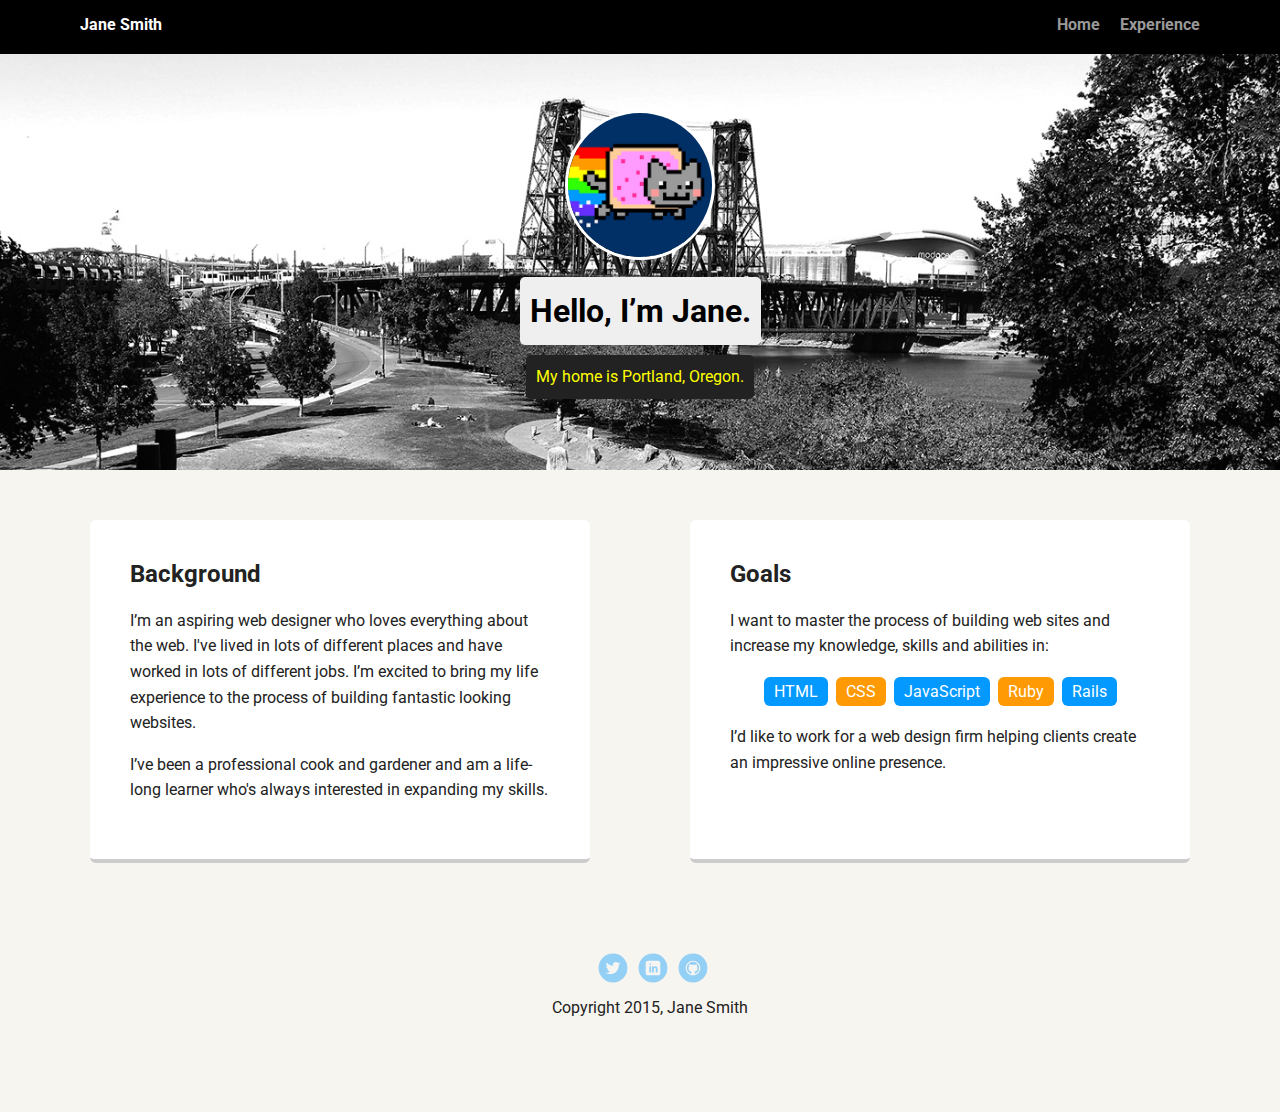
==== index.html @ d06c83cd "Initial commit" ====
<!doctype html>
<html lang="en">
<head>
  <meta charset="utf-8">
  <title>Jane Smith's Profile</title>
  <meta name="viewport" content="width=device-width, initial-scale=1.0">
  <link rel="stylesheet" href="styles.css">
  <link href="https://fonts.googleapis.com/css?family=Muli%7CRoboto:400,300,500,700,900" rel="stylesheet"></head>
  <body>

    <div class="main-nav">
        <ul class="nav">
          <li class="name">Jane Smith</li>
          <li><a href="#">Home</a></li>
          <li><a href="#">Experience</a></li>
        </ul>
    </div>

    <header>
      <img src="images/me.png" alt="Drawing of Jane Smith" class="profile-image">
      <h1 class="tag name">Hello, I’m Jane.</h1>
      <p class="tag location">My home is Portland, Oregon.</p>
    </header>

    <main class="flex">
      <div class="card">
        <h2>Background</h2>
        <p>I’m an aspiring web designer who loves everything about the web. I've lived in lots of different places and have worked in lots of different jobs. I’m excited to bring my life experience to the process of building fantastic looking websites.</p>
        <p>I’ve been a professional cook and gardener and am a life-long learner who's always interested in expanding my skills.</p>
      </div> 

      <div class="card">
        <h2>Goals</h2>
        <p>I want to master the process of building web sites and increase my knowledge, skills and abilities in:</p>
        <ul class="skills">
          <li>HTML</li>
          <li>CSS</li>
          <li>JavaScript</li>
          <li>Ruby</li>
          <li>Rails</li>
        </ul>
        <p>I’d like to work for a web design firm helping clients create an impressive online presence.</p>
      </div> 

    </main>
    <footer>
      <ul>
        <li><a href="#" class="social twitter">Twitter</a></li>
        <li><a href="#" class="social linkedin">LinkedIn</a></li>
        <li><a href="#" class="social github">Github</a></li>
      </ul>
      <p class="copyright">Copyright 2015, Jane Smith</p>
    </footer>
  </body>
  </html>
---- styles.css ----
/* Global Layout Set-up */
* { 
  box-sizing: border-box;
}
  
body {
  margin: 0;
  padding: 0;
  text-align: center;
  font-family: 'Roboto', sans-serif;
  color: #222;
  background: #f7f5f0;
}
/* Link Styles */

a {
  text-decoration: none;
  color: #999;
}
a:hover {
  color: #6633ff;
}

/* Section Styles */

.main-nav {
  width: 100%;
  background: black;
  min-height: 30px;
  padding: 10px;
  position: fixed;
  text-align: center;
}
.nav {
  display: flex;
  justify-content: space-around;
  font-weight: 700;
  list-style-type: none;
  margin: 0 auto;
  padding: 0;
}

.nav .name {
    display: block;
    margin-right: auto;
    color: white;
}
.nav li {
  padding: 5px 10px 10px 10px;
}
.nav a {
  transition: all .5s;
}
.nav a:hover {
  color: white
}

header {
  text-align: center;
  background: url('images/portland.jpg') no-repeat top center ;
  background-size: cover;
  overflow: hidden;
  padding-top: 60px;
}
header {
  line-height: 1.5;
}
header .profile-image {
  margin-top: 50px;
  width: 150px;
  height: 150px;
  border-radius: 50%;
  border: 3px solid white;
  transition: all .5s;
}
header .profile-image:hover {
  transform: scale(1.2) rotate(5deg);
}
.tag {
  background-color: #efefef;
  color: black;
  padding: 10px;
  border-radius: 5px;
  display: table;
  margin: 10px auto;
} 
.location {
  background-color: #222;
  color: yellow;
}
.card {
  margin: 30px;
  padding: 20px 40px 40px;
  max-width: 500px;
  text-align: left;
  background: #fff;
  border-bottom: 4px solid #ccc;
  border-radius: 6px;
  transition: all .5s;
}
.card:hover {
  border-color: #ff99ff;
}

ul.skills {
  padding: 0;
  text-align: center;
}

.skills li {
  border-radius: 6px;
  display: inline-block;
  background: #ff9904;
  color: white;
  padding: 5px 10px;
  margin: 2px;
}

.skills li:nth-child(odd) {
  background: #0399ff;
}

footer {
  width: 100%;
  min-height: 30px;
  padding: 20px 0 40px 20px;
}

footer .copyright {
  top: -8px;
  font-size: .75em;
}

footer ul {
  list-style-type: none;
  margin: 0;
  padding: 0;
}

footer ul li {
  display: inline-block;
}

a.social {
  display: inline-block;
  text-indent: -9999px;
  margin-left: 5px;
  width: 30px;
  height: 30px;
  background-size: 30px 30px;
  opacity: .4;
  transition: all .5s;
}
a.twitter {
  background-image: url(images/twitter.svg);
}
a.linkedin {
  background-image: url(images/linkedin.svg);
}
a.github {
  background-image: url(images/github.svg);
}
a.social:hover {
  opacity: 1;
}
.clearfix {
  clear: both;
}

/* Styles for larger screens */
@media screen and (min-width: 720px) {
  
  .flex {
      display: -ms-flexbox;      /* TWEENER - IE 10 */
      display: flex; 
      max-width: 1200px;
      -ms-flex-pack: distribute;
      justify-content: space-around;
      margin: 0 auto;
  }

  header {
    min-height: 470px;
  }

  .nav {
    max-width: 1200px;
    padding: 0 30px;
  }


  main {
    padding-top: 20px;
  }

  main p {
    line-height: 1.6em;
  }

  footer {
    font-size: 1.3em;
    max-width: 1200px;
    margin: 40px auto;
  }

}
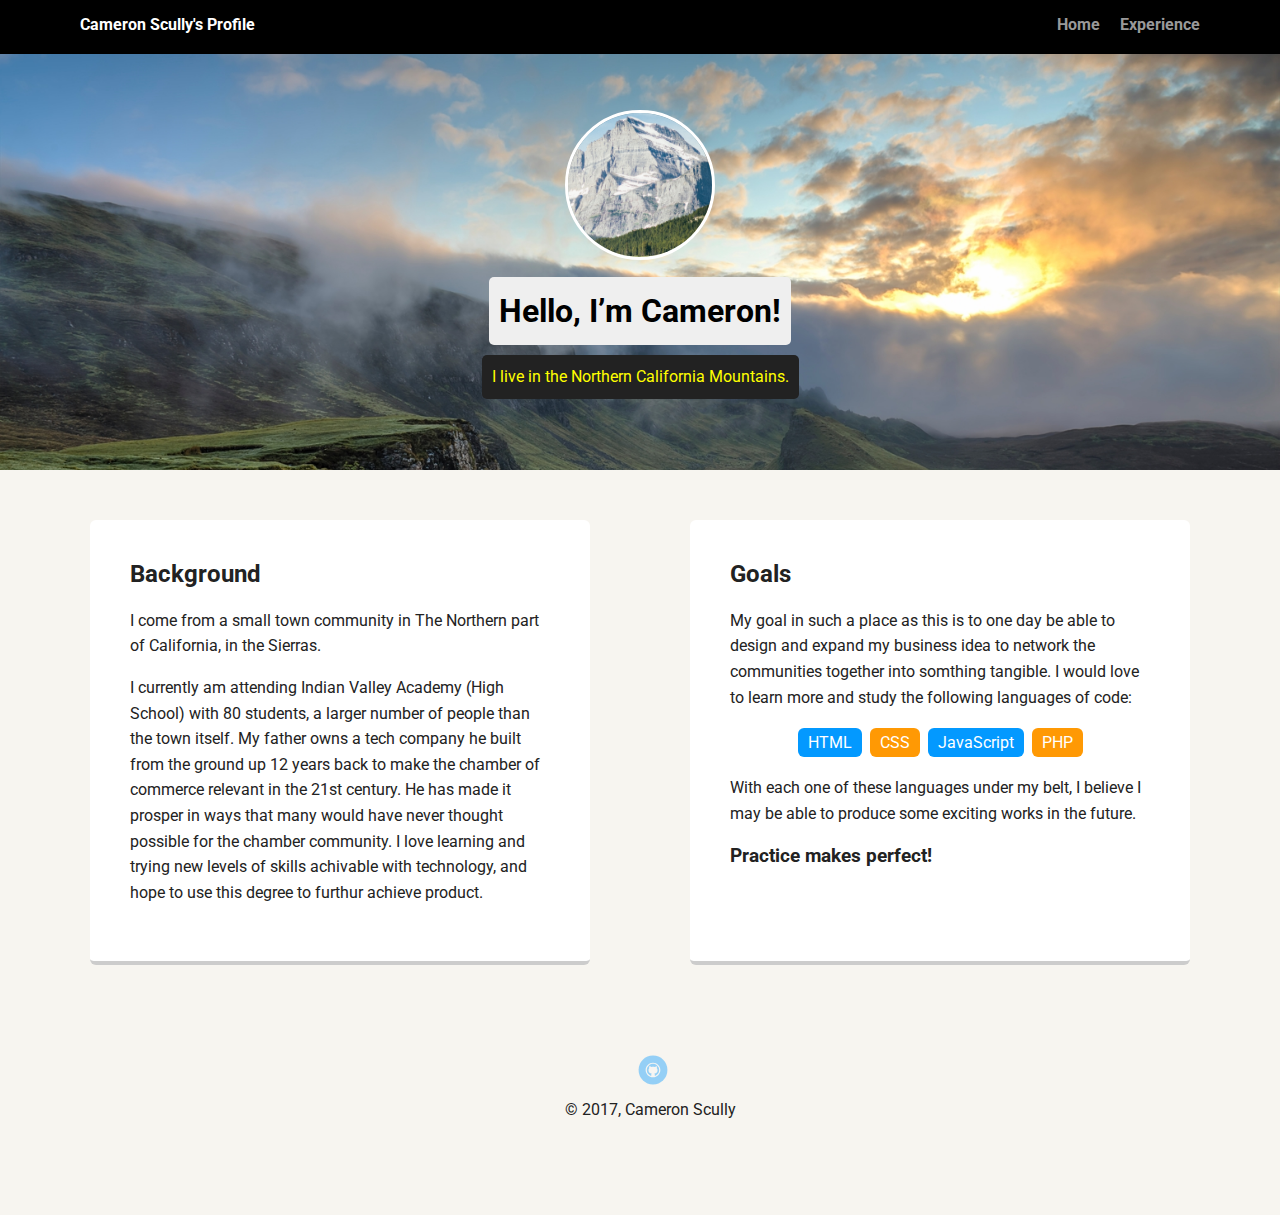
==== commit 1b6be9eb: "Official Custom Rendition [Final]" ====
--- a/index.html
+++ b/index.html
@@ -2,7 +2,7 @@
 <html lang="en">
 <head>
   <meta charset="utf-8">
-  <title>Jane Smith's Profile</title>
+  <title>Cameron Scully's Profile</title>
   <meta name="viewport" content="width=device-width, initial-scale=1.0">
   <link rel="stylesheet" href="styles.css">
   <link href="https://fonts.googleapis.com/css?family=Muli%7CRoboto:400,300,500,700,900" rel="stylesheet"></head>
@@ -10,46 +10,47 @@
 
     <div class="main-nav">
         <ul class="nav">
-          <li class="name">Jane Smith</li>
-          <li><a href="#">Home</a></li>
-          <li><a href="#">Experience</a></li>
+          <li class="name">Cameron Scully's Profile</li>
+          <li><a href="index.html">Home</a></li>
+          <li><a href="experience.html">Experience</a></li>
         </ul>
     </div>
 
     <header>
-      <img src="images/me.png" alt="Drawing of Jane Smith" class="profile-image">
-      <h1 class="tag name">Hello, I’m Jane.</h1>
-      <p class="tag location">My home is Portland, Oregon.</p>
+      <img src="images/me.jpg" alt="A beautiful mountain." class="profile-image">
+      <h1 class="tag name">Hello, I’m Cameron!</h1>
+      <p class="tag location">I live in the Northern California Mountains.</p>
     </header>
 
     <main class="flex">
       <div class="card">
         <h2>Background</h2>
-        <p>I’m an aspiring web designer who loves everything about the web. I've lived in lots of different places and have worked in lots of different jobs. I’m excited to bring my life experience to the process of building fantastic looking websites.</p>
-        <p>I’ve been a professional cook and gardener and am a life-long learner who's always interested in expanding my skills.</p>
-      </div> 
+        <p>I come from a small town community in The Northern part of California, in the Sierras.</p>
+        <p>I currently am attending Indian Valley Academy (High School) with 80 students, a larger number of people than the town itself. My father owns a tech company he built
+        from the ground up 12 years back to make the chamber of commerce relevant in the 21st century. He has made it prosper in ways that many would have never thought possible
+        for the chamber community. I love learning and trying new levels of skills achivable with technology, and hope to use this degree to furthur achieve product.</p>
+      </div>
 
       <div class="card">
         <h2>Goals</h2>
-        <p>I want to master the process of building web sites and increase my knowledge, skills and abilities in:</p>
+        <p>My goal in such a place as this is to one day be able to design and expand my business idea to network the communities together into somthing tangible.
+        I would love to learn more and study the following languages of code:</p>
         <ul class="skills">
           <li>HTML</li>
           <li>CSS</li>
           <li>JavaScript</li>
-          <li>Ruby</li>
-          <li>Rails</li>
+          <li>PHP</li>
         </ul>
-        <p>I’d like to work for a web design firm helping clients create an impressive online presence.</p>
-      </div> 
+        <p>With each one of these languages under my belt, I believe I may be able to produce some exciting works in the future.</p>
+        <h3>Practice makes perfect!</h3>
+      </div>
 
     </main>
     <footer>
       <ul>
-        <li><a href="#" class="social twitter">Twitter</a></li>
-        <li><a href="#" class="social linkedin">LinkedIn</a></li>
-        <li><a href="#" class="social github">Github</a></li>
+        <li><a href="https://github.com/Camoscully" class="social github">Github</a></li>
       </ul>
-      <p class="copyright">Copyright 2015, Jane Smith</p>
+      <p class="copyright">&copy; 2017, Cameron Scully</p>
     </footer>
   </body>
   </html>
--- a/styles.css
+++ b/styles.css
@@ -1,8 +1,8 @@
 /* Global Layout Set-up */
-* { 
+* {
   box-sizing: border-box;
 }
-  
+
 body {
   margin: 0;
   padding: 0;
@@ -57,7 +57,7 @@
 
 header {
   text-align: center;
-  background: url('images/portland.jpg') no-repeat top center ;
+  background: url('images/mountains.jpg') no-repeat top center ;
   background-size: cover;
   overflow: hidden;
   padding-top: 60px;
@@ -83,7 +83,7 @@
   border-radius: 5px;
   display: table;
   margin: 10px auto;
-} 
+}
 .location {
   background-color: #222;
   color: yellow;
@@ -167,12 +167,20 @@
   clear: both;
 }
 
+.testing {
+  font-weight: bold;
+}
+
+.ex-space {
+  padding-top: 50px;
+}
+
 /* Styles for larger screens */
 @media screen and (min-width: 720px) {
-  
+
   .flex {
       display: -ms-flexbox;      /* TWEENER - IE 10 */
-      display: flex; 
+      display: flex;
       max-width: 1200px;
       -ms-flex-pack: distribute;
       justify-content: space-around;
@@ -204,4 +212,3 @@
   }
 
 }
-
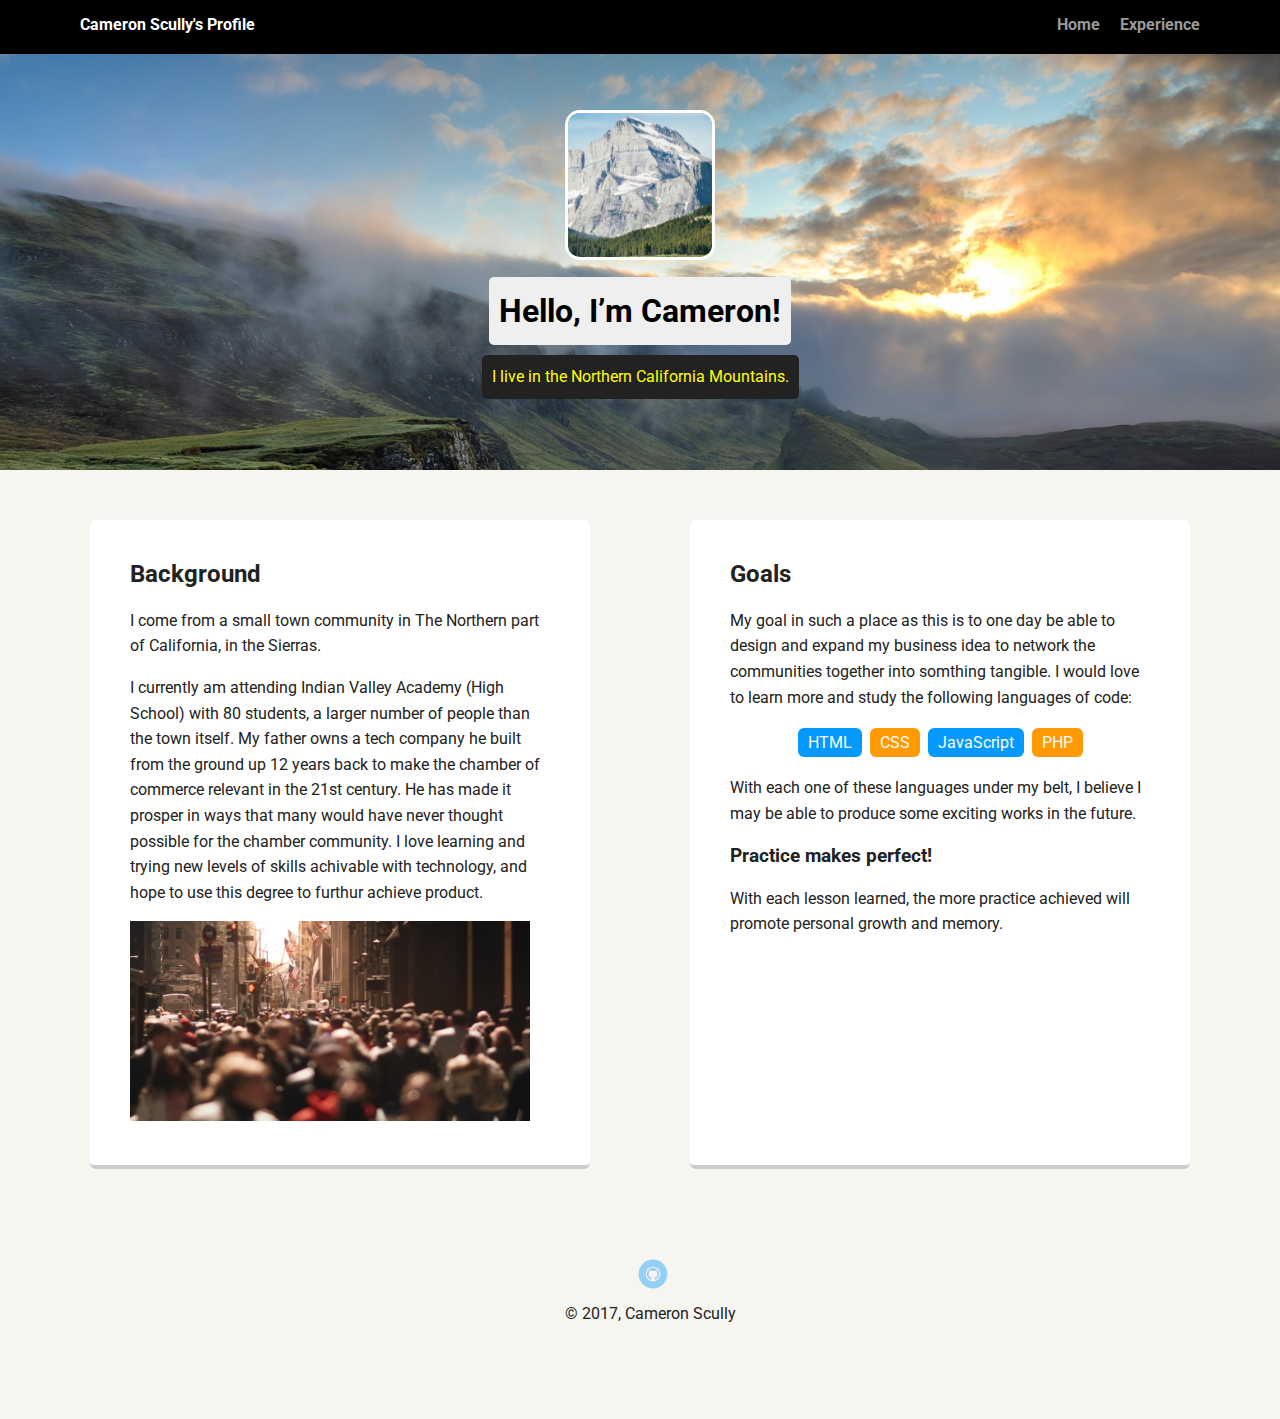
==== commit c3b20353: "Final Copy V.1" ====
--- a/index.html
+++ b/index.html
@@ -29,6 +29,7 @@
         <p>I currently am attending Indian Valley Academy (High School) with 80 students, a larger number of people than the town itself. My father owns a tech company he built
         from the ground up 12 years back to make the chamber of commerce relevant in the 21st century. He has made it prosper in ways that many would have never thought possible
         for the chamber community. I love learning and trying new levels of skills achivable with technology, and hope to use this degree to furthur achieve product.</p>
+        <img class="crowd" src="images/crowd.jpg" alt="A commuting crowd walking by the street" height="200" width="400"/>
       </div>
 
       <div class="card">
@@ -43,6 +44,7 @@
         </ul>
         <p>With each one of these languages under my belt, I believe I may be able to produce some exciting works in the future.</p>
         <h3>Practice makes perfect!</h3>
+        <p>With each lesson learned, the more practice achieved will promote personal growth and memory.</p>
       </div>
 
     </main>
--- a/styles.css
+++ b/styles.css
@@ -69,7 +69,7 @@
   margin-top: 50px;
   width: 150px;
   height: 150px;
-  border-radius: 50%;
+  border-radius: 10%;
   border: 3px solid white;
   transition: all .5s;
 }
@@ -175,6 +175,10 @@
   padding-top: 50px;
 }
 
+.crowd {
+  border: 0;
+}
+
 /* Styles for larger screens */
 @media screen and (min-width: 720px) {
 
